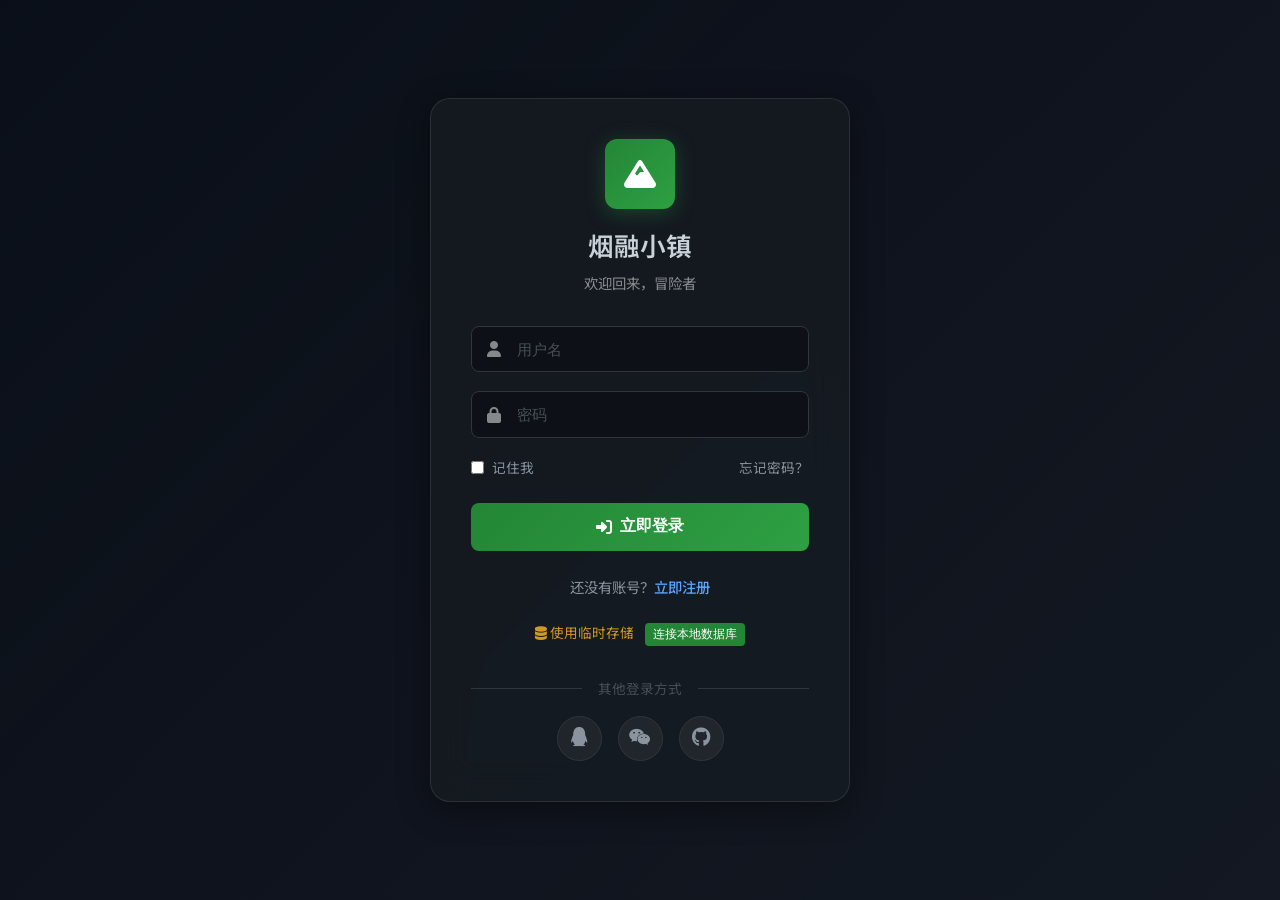
==== login.html @ a3944130 "test-v.1.0.0 test-v.1.0.0" ====
<!DOCTYPE html>
<html lang="zh-CN">
<head>
    <meta charset="UTF-8">
    <meta name="viewport" content="width=device-width, initial-scale=1.0">
    <title>登录 - 烟融小镇</title>
    <link rel="stylesheet" href="https://cdnjs.cloudflare.com/ajax/libs/font-awesome/6.4.0/css/all.min.css">
    <link href="https://fonts.googleapis.com/css2?family=Noto+Sans+SC:wght@300;400;500;700&display=swap" rel="stylesheet">
    <link rel="stylesheet" href="style.css">
</head>
<body class="auth-page">
    <!-- 背景轮播 -->
    <div class="auth-bg">
        <div class="bg-slide active" style="background-image: url('https://images.unsplash.com/photo-1506905925346-21bda4d32df4?w=1920&q=80');"></div>
        <div class="bg-slide" style="background-image: url('https://images.unsplash.com/photo-1472214103451-9374bd1c798e?w=1920&q=80');"></div>
        <div class="bg-slide" style="background-image: url('https://images.unsplash.com/photo-1433086966358-54859d0ed716?w=1920&q=80');"></div>
    </div>

    <!-- 登录框 -->
    <div class="auth-container">
        <div class="auth-box">
            <div class="auth-logo">
                <div class="logo-icon">
                    <i class="fas fa-mountain"></i>
                </div>
                <h1>烟融小镇</h1>
                <p class="logo-subtitle">欢迎回来，冒险者</p>
            </div>
            
            <form class="auth-form" onsubmit="event.preventDefault(); handleLogin();">
                <div class="form-group">
                    <div class="input-wrapper">
                        <i class="fas fa-user"></i>
                        <input type="text" id="username" placeholder="用户名" required>
                    </div>
                </div>
                
                <div class="form-group">
                    <div class="input-wrapper">
                        <i class="fas fa-lock"></i>
                        <input type="password" id="password" placeholder="密码" required>
                    </div>
                </div>
                
                <div class="form-options">
                    <label class="remember-me">
                        <input type="checkbox" id="remember">
                        <span>记住我</span>
                    </label>
                    <a href="#" style="color:#8b949e;font-size:0.85rem;">忘记密码？</a>
                </div>
                
                <button type="submit" class="auth-btn">
                    <i class="fas fa-sign-in-alt"></i>
                    立即登录
                </button>
            </form>
            
            <p class="auth-link">
                还没有账号？<a href="register.html">立即注册</a>
            </p>
            
            <!-- 数据库状态 -->
            <div id="dbStatus" style="text-align:center;margin-top:1rem;padding:0.5rem;font-size:0.85rem;">
                <i class="fas fa-spinner fa-spin" style="color:#8b949e;"></i>
                <span style="color:#8b949e;">检查数据库状态...</span>
            </div>
            
            <div class="social-auth">
                <div class="divider">
                    <span>其他登录方式</span>
                </div>
                <div class="social-buttons">
                    <button class="social-btn qq" onclick="socialLogin('qq')" title="QQ登录">
                        <i class="fab fa-qq"></i>
                    </button>
                    <button class="social-btn wechat" onclick="socialLogin('wechat')" title="微信登录">
                        <i class="fab fa-weixin"></i>
                    </button>
                    <button class="social-btn github" onclick="socialLogin('github')" title="GitHub登录">
                        <i class="fab fa-github"></i>
                    </button>
                </div>
            </div>
        </div>
    </div>

    <!-- Toast通知 -->
    <div class="toast-container" id="toastContainer"></div>

    <script src="filedb.js"></script>
    <script src="main.js"></script>
    <script>
        // 页面初始化
        document.addEventListener('DOMContentLoaded', async function() {
            // 初始化 FileDB
            await FileDB.init();
            
            const isAuthed = await checkAuth();
            if (isAuthed) {
                window.location.href = 'index.html';
                return;
            }
            
            initBackgroundSlideshow();
            
            // 显示数据库状态
            updateDbStatus();
        });
        
        // 更新数据库状态显示
        async function updateDbStatus() {
            const status = await FileDB.getStatus();
            const statusEl = document.getElementById('dbStatus');
            if (!statusEl) return;
            
            if (status.authorized) {
                statusEl.innerHTML = `
                    <i class="fas fa-database" style="color:#3fb950;"></i>
                    <span style="color:#3fb950;">数据库已连接</span>
                    <span style="color:#8b949e;font-size:0.75rem;">(${status.userCount} 位用户)</span>
                `;
            } else {
                statusEl.innerHTML = `
                    <i class="fas fa-database" style="color:#d29922;"></i>
                    <span style="color:#d29922;">使用临时存储</span>
                    <button onclick="initDatabase()" style="margin-left:0.5rem;font-size:0.75rem;padding:0.2rem 0.5rem;background:#238636;color:#fff;border:none;border-radius:4px;cursor:pointer;">
                        连接本地数据库
                    </button>
                `;
            }
        }
        
        // 初始化数据库
        async function initDatabase() {
            try {
                showToast('请选择数据库文件位置...', 'info');
                const success = await FileDB.requestFileAccess();
                if (success) {
                    showToast('数据库连接成功！', 'success');
                    updateDbStatus();
                }
            } catch (error) {
                showToast('数据库连接失败: ' + error.message, 'error');
            }
        }
    </script>
</body>
</html>
---- style.css ----
/* === 基础变量定义 === */
:root {
    --primary-color: #4a6fa5;
    --primary-dark: #345172;
    --accent-color: #5d8aa8;
    --bg-dark: #1a1d23;
    --bg-card: rgba(255, 255, 255, 0.08);
    --bg-card-hover: rgba(255, 255, 255, 0.12);
    --text-primary: #ffffff;
    --text-secondary: rgba(255, 255, 255, 0.7);
    --text-muted: rgba(255, 255, 255, 0.5);
    --border-color: rgba(255, 255, 255, 0.1);
    --success-color: #4caf50;
    --warning-color: #ff9800;
    --error-color: #f44336;
    --shadow-sm: 0 2px 8px rgba(0, 0, 0, 0.2);
    --shadow-md: 0 4px 16px rgba(0, 0, 0, 0.3);
    --shadow-lg: 0 8px 32px rgba(0, 0, 0, 0.4);
    --transition-fast: 0.2s ease;
    --transition-normal: 0.3s ease;
    --radius-sm: 8px;
    --radius-md: 12px;
    --radius-lg: 20px;
}

/* === 全局样式 === */
* {
    margin: 0;
    padding: 0;
    box-sizing: border-box;
}

body {
    font-family: 'Noto Sans SC', 'Microsoft YaHei', sans-serif;
    background-color: var(--bg-dark);
    color: var(--text-primary);
    line-height: 1.6;
    overflow-x: hidden;
}

a {
    color: var(--primary-color);
    text-decoration: none;
    transition: color var(--transition-fast);
}

a:hover {
    color: var(--accent-color);
}

/* === 登录/注册页面独立样式 === */
.auth-page {
    min-height: 100vh;
    display: flex;
    align-items: center;
    justify-content: center;
    padding: 2rem;
    background: #0d1117;
}

.auth-bg {
    position: fixed;
    top: 0;
    left: 0;
    width: 100%;
    height: 100%;
    z-index: -2;
    overflow: hidden;
}

.auth-bg .bg-slide {
    position: absolute;
    top: 0;
    left: 0;
    width: 100%;
    height: 100%;
    background-size: cover;
    background-position: center;
    opacity: 0;
    transition: opacity 1.5s ease-in-out;
}

.auth-bg .bg-slide.active {
    opacity: 1;
}

.auth-bg::after {
    content: '';
    position: absolute;
    top: 0;
    left: 0;
    width: 100%;
    height: 100%;
    background: linear-gradient(135deg, rgba(10, 15, 25, 0.85), rgba(20, 25, 35, 0.95));
    z-index: -1;
}

.auth-container {
    width: 100%;
    max-width: 420px;
    animation: slideUp 0.6s ease-out;
}

@keyframes slideUp {
    from {
        opacity: 0;
        transform: translateY(30px);
    }
    to {
        opacity: 1;
        transform: translateY(0);
    }
}

.auth-box {
    background: rgba(22, 27, 34, 0.9);
    backdrop-filter: blur(20px);
    border: 1px solid rgba(48, 54, 61, 0.8);
    border-radius: var(--radius-lg);
    padding: 2.5rem;
    box-shadow: var(--shadow-lg);
}

.auth-logo {
    text-align: center;
    margin-bottom: 2rem;
}

.logo-icon {
    width: 70px;
    height: 70px;
    background: linear-gradient(135deg, #238636, #2ea043);
    border-radius: var(--radius-md);
    display: flex;
    align-items: center;
    justify-content: center;
    margin: 0 auto 1rem;
    font-size: 2rem;
    color: white;
    box-shadow: 0 4px 20px rgba(35, 134, 54, 0.4);
}

.auth-logo h1 {
    font-size: 1.6rem;
    font-weight: 600;
    color: #c9d1d9;
    margin-bottom: 0.3rem;
}

.logo-subtitle {
    color: var(--text-muted);
    font-size: 0.9rem;
}

.auth-form {
    margin-bottom: 1.5rem;
}

.form-group {
    margin-bottom: 1.2rem;
}

.input-wrapper {
    position: relative;
}

.input-wrapper i {
    position: absolute;
    left: 1rem;
    top: 50%;
    transform: translateY(-50%);
    color: var(--text-muted);
    transition: color var(--transition-fast);
}

.input-wrapper input {
    width: 100%;
    padding: 0.85rem 1rem 0.85rem 2.8rem;
    background: #0d1117;
    border: 1px solid #30363d;
    border-radius: var(--radius-sm);
    color: var(--text-primary);
    font-size: 0.95rem;
    transition: all var(--transition-fast);
}

.input-wrapper input:focus {
    outline: none;
    border-color: #238636;
    box-shadow: 0 0 0 3px rgba(35, 134, 54, 0.2);
}

.input-wrapper input::placeholder {
    color: #484f58;
}

.form-options {
    display: flex;
    justify-content: space-between;
    align-items: center;
    margin-bottom: 1.5rem;
    font-size: 0.85rem;
}

.remember-me {
    display: flex;
    align-items: center;
    gap: 0.5rem;
    cursor: pointer;
    color: #8b949e;
}

.remember-me input {
    accent-color: #238636;
}

.auth-btn {
    width: 100%;
    padding: 0.85rem;
    background: linear-gradient(135deg, #238636, #2ea043);
    border: none;
    border-radius: var(--radius-sm);
    color: white;
    font-size: 1rem;
    font-weight: 600;
    cursor: pointer;
    display: flex;
    align-items: center;
    justify-content: center;
    gap: 0.5rem;
    transition: all var(--transition-fast);
}

.auth-btn:hover {
    background: linear-gradient(135deg, #2ea043, #3fb950);
    transform: translateY(-2px);
    box-shadow: 0 4px 15px rgba(35, 134, 54, 0.4);
}

.auth-link {
    text-align: center;
    color: #8b949e;
    font-size: 0.9rem;
}

.auth-link a {
    color: #58a6ff;
    text-decoration: none;
    font-weight: 500;
}

.auth-link a:hover {
    text-decoration: underline;
}

.social-auth {
    margin-top: 1.5rem;
}

.divider {
    display: flex;
    align-items: center;
    gap: 1rem;
    margin-bottom: 1rem;
}

.divider::before,
.divider::after {
    content: '';
    flex: 1;
    height: 1px;
    background: #30363d;
}

.divider span {
    color: #484f58;
    font-size: 0.85rem;
}

.social-buttons {
    display: flex;
    justify-content: center;
    gap: 1rem;
}

.social-btn {
    width: 45px;
    height: 45px;
    border-radius: 50%;
    border: 1px solid #30363d;
    background: rgba(255, 255, 255, 0.05);
    color: #8b949e;
    font-size: 1.2rem;
    cursor: pointer;
    transition: all var(--transition-fast);
}

.social-btn:hover {
    background: rgba(255, 255, 255, 0.1);
    transform: translateY(-2px);
    border-color: #484f58;
}

.social-btn.qq:hover { color: #12B7F5; border-color: #12B7F5; }
.social-btn.wechat:hover { color: #07C160; border-color: #07C160; }
.social-btn.github:hover { color: #c9d1d9; border-color: #c9d1d9; }

/* === 导航栏样式（主站统一风格） === */
.main-nav {
    position: fixed;
    top: 0;
    left: 0;
    right: 0;
    background: rgba(13, 17, 23, 0.9);
    backdrop-filter: blur(10px);
    border-bottom: 1px solid rgba(48, 54, 61, 0.8);
    z-index: 100;
}

.nav-container {
    max-width: 1200px;
    margin: 0 auto;
    padding: 0 2rem;
    display: flex;
    align-items: center;
    justify-content: space-between;
    height: 65px;
}

.nav-logo {
    display: flex;
    align-items: center;
    gap: 0.6rem;
    color: #c9d1d9;
    text-decoration: none;
    font-size: 1.2rem;
    font-weight: 600;
}

.nav-logo i {
    color: #238636;
}

.nav-menu {
    display: flex;
    list-style: none;
    gap: 0.3rem;
}

.nav-menu a {
    display: block;
    padding: 0.5rem 1rem;
    color: #8b949e;
    text-decoration: none;
    border-radius: var(--radius-sm);
    font-size: 0.9rem;
    transition: all var(--transition-fast);
}

.nav-menu a:hover {
    color: #c9d1d9;
    background: rgba(48, 54, 61, 0.5);
}

.nav-menu a.active {
    color: #c9d1d9;
    background: rgba(35, 134, 54, 0.2);
}

.nav-user {
    display: flex;
    align-items: center;
    gap: 1rem;
    position: relative;
}

.user-btn {
    display: flex;
    align-items: center;
    gap: 0.5rem;
    padding: 0.4rem 0.8rem;
    background: rgba(48, 54, 61, 0.5);
    border: 1px solid rgba(48, 54, 61, 0.8);
    border-radius: 50px;
    color: #c9d1d9;
    cursor: pointer;
    transition: all var(--transition-fast);
}

.user-btn:hover {
    background: rgba(48, 54, 61, 0.8);
    border-color: #484f58;
}

.user-avatar {
    width: 28px;
    height: 28px;
    border-radius: 50%;
    background: linear-gradient(135deg, #238636, #2ea043);
    display: flex;
    align-items: center;
    justify-content: center;
    font-size: 0.8rem;
    color: white;
    font-weight: 600;
}

.user-name {
    font-size: 0.85rem;
    max-width: 100px;
    overflow: hidden;
    text-overflow: ellipsis;
    white-space: nowrap;
}

.user-dropdown {
    position: absolute;
    top: 100%;
    right: 0;
    margin-top: 0.5rem;
    min-width: 220px;
    background: #161b22;
    border: 1px solid rgba(48, 54, 61, 0.8);
    border-radius: var(--radius-md);
    box-shadow: var(--shadow-lg);
    opacity: 0;
    visibility: hidden;
    transform: translateY(-10px);
    transition: all 0.2s ease;
    overflow: hidden;
}

.user-dropdown.show {
    opacity: 1;
    visibility: visible;
    transform: translateY(0);
}

.dropdown-header {
    padding: 1rem;
    border-bottom: 1px solid rgba(48, 54, 61, 0.8);
    display: flex;
    align-items: center;
    gap: 0.8rem;
}

.dropdown-header .user-avatar {
    width: 40px;
    height: 40px;
    font-size: 1rem;
}

.dropdown-username {
    font-weight: 600;
    color: #c9d1d9;
    font-size: 0.95rem;
}

.dropdown-email {
    font-size: 0.8rem;
    color: #8b949e;
}

.dropdown-menu {
    padding: 0.5rem;
}

.dropdown-item {
    display: flex;
    align-items: center;
    gap: 0.8rem;
    padding: 0.6rem 0.8rem;
    color: #8b949e;
    border-radius: var(--radius-sm);
    cursor: pointer;
    font-size: 0.9rem;
    transition: all var(--transition-fast);
}

.dropdown-item:hover {
    background: rgba(48, 54, 61, 0.5);
    color: #c9d1d9;
}

.dropdown-item i {
    width: 18px;
    text-align: center;
}

.dropdown-divider {
    height: 1px;
    background: rgba(48, 54, 61, 0.8);
    margin: 0.4rem 0;
}

.login-btn {
    display: flex;
    align-items: center;
    gap: 0.5rem;
    padding: 0.5rem 1rem;
    background: linear-gradient(135deg, #238636, #2ea043);
    border-radius: var(--radius-sm);
    color: white;
    text-decoration: none;
    font-weight: 500;
    font-size: 0.9rem;
    transition: all var(--transition-fast);
}

.login-btn:hover {
    background: linear-gradient(135deg, #2ea043, #3fb950);
    color: white;
    transform: translateY(-1px);
}

/* === 主页面背景 === */
.main-bg {
    position: fixed;
    top: 0;
    left: 0;
    width: 100%;
    height: 100%;
    z-index: -2;
}

.bg-image {
    position: absolute;
    top: 0;
    left: 0;
    width: 100%;
    height: 100%;
    background: url('https://images.unsplash.com/photo-1506905925346-21bda4d32df4?w=1920&q=80') no-repeat center center/cover;
    filter: blur(3px) brightness(0.4);
}

.bg-particles {
    position: absolute;
    top: 0;
    left: 0;
    width: 100%;
    height: 100%;
}

/* === 主内容区 === */
.main-content {
    padding-top: 85px;
    min-height: 100vh;
}

.hero-section {
    padding: 4rem 2rem;
    text-align: center;
    max-width: 900px;
    margin: 0 auto;
}

.hero-title {
    font-size: 3rem;
    font-weight: 700;
    margin-bottom: 0.8rem;
    background: linear-gradient(135deg, #c9d1d9, rgba(201, 209, 217, 0.7));
    -webkit-background-clip: text;
    -webkit-text-fill-color: transparent;
    background-clip: text;
}

.hero-subtitle {
    font-size: 1.1rem;
    color: #8b949e;
}

/* === AI助手主界面展示 === */
.ai-hero-section {
    max-width: 1100px;
    margin: 0 auto;
    padding: 1rem 2rem 2rem;
}

.ai-hero-card {
    background: rgba(22, 27, 34, 0.7);
    border: 1px solid rgba(48, 54, 61, 0.8);
    border-radius: var(--radius-lg);
    padding: 1.5rem;
    display: flex;
    align-items: center;
    gap: 1.5rem;
    margin-bottom: 2rem;
    transition: all var(--transition-normal);
}

.ai-hero-card:hover {
    border-color: rgba(88, 166, 255, 0.4);
    box-shadow: 0 0 30px rgba(88, 166, 255, 0.1);
}

.ai-hero-icon {
    width: 80px;
    height: 80px;
    background: linear-gradient(135deg, #238636, #2ea043);
    border-radius: var(--radius-md);
    display: flex;
    align-items: center;
    justify-content: center;
    font-size: 2.5rem;
    color: white;
    flex-shrink: 0;
}

.ai-hero-content {
    flex: 1;
}

.ai-hero-content h2 {
    font-size: 1.3rem;
    color: #c9d1d9;
    margin-bottom: 0.4rem;
    display: flex;
    align-items: center;
    gap: 0.5rem;
    flex-wrap: wrap;
}

.ai-hero-tag {
    display: inline-flex;
    align-items: center;
    gap: 0.3rem;
    padding: 0.25rem 0.6rem;
    background: rgba(35, 134, 54, 0.2);
    border-radius: 20px;
    font-size: 0.75rem;
    color: #3fb950;
    font-weight: normal;
}

.ai-hero-content p {
    color: #8b949e;
    font-size: 0.9rem;
}

.ai-hero-btn {
    padding: 0.75rem 1.5rem;
    background: linear-gradient(135deg, #238636, #2ea043);
    border: none;
    border-radius: var(--radius-sm);
    color: white;
    font-size: 0.95rem;
    font-weight: 500;
    cursor: pointer;
    display: flex;
    align-items: center;
    gap: 0.5rem;
    white-space: nowrap;
    transition: all var(--transition-fast);
}

.ai-hero-btn:hover {
    background: linear-gradient(135deg, #2ea043, #3fb950);
    transform: translateY(-2px);
    box-shadow: 0 4px 15px rgba(35, 134, 54, 0.3);
    color: white;
}

/* === 功能卡片区 === */
.features-section {
    max-width: 1100px;
    margin: 0 auto;
    padding: 1rem 2rem 2rem;
}

.section-header {
    margin-bottom: 1.2rem;
}

.section-header h2 {
    display: flex;
    align-items: center;
    gap: 0.6rem;
    font-size: 1.3rem;
    color: #c9d1d9;
}

.features-grid {
    display: grid;
    grid-template-columns: repeat(auto-fit, minmax(260px, 1fr));
    gap: 1rem;
}

.feature-card {
    display: flex;
    align-items: center;
    gap: 1rem;
    padding: 1.2rem;
    background: rgba(22, 27, 34, 0.6);
    border: 1px solid rgba(48, 54, 61, 0.8);
    border-radius: var(--radius-md);
    text-decoration: none;
    color: #c9d1d9;
    transition: all var(--transition-normal);
}

.feature-card:hover {
    background: rgba(22, 27, 34, 0.8);
    border-color: rgba(88, 166, 255, 0.4);
    transform: translateY(-3px);
    box-shadow: 0 6px 20px rgba(0, 0, 0, 0.3);
}

.card-icon {
    width: 50px;
    height: 50px;
    background: rgba(48, 54, 61, 0.5);
    border: 1px solid rgba(48, 54, 61, 0.8);
    border-radius: var(--radius-sm);
    display: flex;
    align-items: center;
    justify-content: center;
    font-size: 1.3rem;
    color: #c9d1d9;
    flex-shrink: 0;
}

.mc-card .card-icon {
    background: rgba(35, 134, 54, 0.2);
    border-color: rgba(35, 134, 54, 0.4);
    color: #3fb950;
}

.card-content {
    flex: 1;
    min-width: 0;
}

.card-content h3 {
    font-size: 1rem;
    font-weight: 600;
    margin-bottom: 0.2rem;
    color: #c9d1d9;
}

.card-content p {
    font-size: 0.85rem;
    color: #8b949e;
    margin-bottom: 0.3rem;
    line-height: 1.4;
}

.card-tag {
    display: inline-block;
    padding: 0.15rem 0.5rem;
    background: rgba(48, 54, 61, 0.5);
    border-radius: 20px;
    font-size: 0.7rem;
    color: #8b949e;
}

.card-arrow {
    color: #484f58;
    font-size: 0.9rem;
    transition: all var(--transition-fast);
}

.feature-card:hover .card-arrow {
    color: #58a6ff;
    transform: translateX(3px);
}

/* === QQ群侧边栏 === */
.qq-section {
    max-width: 1100px;
    margin: 0 auto;
    padding: 1rem 2rem 3rem;
}

.qq-sidebar {
    background: rgba(22, 27, 34, 0.6);
    border: 1px solid rgba(48, 54, 61, 0.8);
    border-radius: var(--radius-md);
    padding: 1.2rem;
}

.qq-sidebar h3 {
    display: flex;
    align-items: center;
    gap: 0.5rem;
    font-size: 1rem;
    color: #c9d1d9;
    margin-bottom: 0.8rem;
    padding-bottom: 0.6rem;
    border-bottom: 1px solid rgba(48, 54, 61, 0.8);
}

.qq-sidebar h3 i {
    color: #58a6ff;
}

.qq-list {
    display: flex;
    flex-direction: column;
    gap: 0.6rem;
}

.qq-item {
    display: flex;
    align-items: center;
    gap: 0.8rem;
    padding: 0.7rem;
    background: rgba(48, 54, 61, 0.3);
    border-radius: var(--radius-sm);
    text-decoration: none;
    color: #c9d1d9;
    transition: all var(--transition-fast);
}

.qq-item:hover {
    background: rgba(48, 54, 61, 0.6);
    transform: translateX(4px);
}

.qq-avatar {
    width: 40px;
    height: 40px;
    border-radius: var(--radius-sm);
    overflow: hidden;
    flex-shrink: 0;
}

.qq-avatar img {
    width: 100%;
    height: 100%;
    object-fit: cover;
}

.qq-info {
    flex: 1;
    min-width: 0;
}

.qq-name {
    display: block;
    font-weight: 500;
    font-size: 0.9rem;
    color: #c9d1d9;
    margin-bottom: 0.1rem;
}

.qq-desc {
    display: block;
    font-size: 0.75rem;
    color: #8b949e;
}

.qq-item .fa-external-link-alt {
    color: #484f58;
    font-size: 0.8rem;
}

.qq-item .fa-lock {
    color: #f0c14b;
    font-size: 0.8rem;
}

.qq-notice {
    margin-top: 0.8rem;
    padding: 0.6rem;
    background: rgba(187, 128, 9, 0.1);
    border: 1px solid rgba(187, 128, 9, 0.3);
    border-left: 3px solid #f0c14b;
    border-radius: 4px;
}

.qq-notice p {
    font-size: 0.8rem;
    color: #d29922;
    margin: 0;
}

/* === AI助手面板 === */
.ai-float-btn {
    position: fixed;
    bottom: 25px;
    right: 25px;
    width: 55px;
    height: 55px;
    background: linear-gradient(135deg, #238636, #2ea043);
    border: none;
    border-radius: 50%;
    color: white;
    font-size: 1.4rem;
    cursor: pointer;
    box-shadow: 0 4px 15px rgba(35, 134, 54, 0.4);
    z-index: 100;
    display: none;
    align-items: center;
    justify-content: center;
    transition: all var(--transition-normal);
}

.ai-float-btn.show {
    display: flex;
    animation: bounceIn 0.5s ease-out;
}

@keyframes bounceIn {
    0% { transform: scale(0); opacity: 0; }
    50% { transform: scale(1.1); }
    100% { transform: scale(1); opacity: 1; }
}

.ai-float-btn:hover {
    transform: scale(1.1);
    box-shadow: 0 6px 20px rgba(35, 134, 54, 0.5);
}

.ai-assistant {
    position: fixed;
    bottom: 90px;
    right: 25px;
    width: 360px;
    max-width: calc(100vw - 50px);
    background: rgba(13, 17, 23, 0.98);
    border: 1px solid rgba(48, 54, 61, 0.8);
    border-radius: var(--radius-lg);
    box-shadow: 0 10px 40px rgba(0, 0, 0, 0.5), 0 0 60px rgba(35, 134, 54, 0.1);
    overflow: hidden;
    z-index: 101;
    transform: translateY(20px);
    opacity: 0;
    pointer-events: none;
    transition: all 0.3s cubic-bezier(0.4, 0, 0.2, 1);
}

.ai-assistant.active {
    transform: translateY(0);
    opacity: 1;
    pointer-events: all;
}

.ai-header {
    padding: 0.9rem 1rem;
    background: rgba(35, 134, 54, 0.15);
    border-bottom: 1px solid rgba(48, 54, 61, 0.8);
    display: flex;
    align-items: center;
    justify-content: space-between;
    cursor: pointer;
}

.ai-info {
    display: flex;
    align-items: center;
    gap: 0.6rem;
}

.ai-avatar {
    width: 36px;
    height: 36px;
    background: linear-gradient(135deg, #238636, #2ea043);
    border-radius: 50%;
    display: flex;
    align-items: center;
    justify-content: center;
    font-size: 1rem;
    color: #fff;
}

.ai-name {
    font-weight: 600;
    color: #c9d1d9;
    font-size: 0.95rem;
}

.ai-status {
    font-size: 0.7rem;
    color: #3fb950;
}

.ai-close-btn {
    background: none;
    border: none;
    color: #8b949e;
    font-size: 1.1rem;
    cursor: pointer;
    padding: 0.3rem;
    transition: color 0.2s;
}

.ai-close-btn:hover {
    color: #c9d1d9;
}

.ai-body {
    height: 380px;
    display: flex;
    flex-direction: column;
}

.ai-messages {
    flex: 1;
    overflow-y: auto;
    padding: 0.8rem;
    display: flex;
    flex-direction: column;
    gap: 0.8rem;
}

.ai-message {
    display: flex;
    gap: 0.6rem;
    animation: slideIn 0.3s ease;
}

@keyframes slideIn {
    from { opacity: 0; transform: translateY(8px); }
    to { opacity: 1; transform: translateY(0); }
}

.ai-message.user {
    flex-direction: row-reverse;
}

.msg-bubble {
    max-width: 82%;
    padding: 0.6rem 0.9rem;
    border-radius: 14px;
    font-size: 0.85rem;
    line-height: 1.5;
}

.ai-message:not(.user) .msg-bubble {
    background: rgba(48, 54, 61, 0.6);
    border: 1px solid rgba(48, 54, 61, 0.8);
    border-bottom-left-radius: 4px;
    color: #c9d1d9;
}

.ai-message:not(.user) .msg-bubble.error {
    background: rgba(248, 81, 73, 0.1);
    border-color: rgba(248, 81, 73, 0.3);
    color: #f85149;
}

.ai-message.user .msg-bubble {
    background: linear-gradient(135deg, #238636, #2ea043);
    border: none;
    border-bottom-right-radius: 4px;
    color: #fff;
}

.ai-input-area {
    padding: 0.8rem;
    border-top: 1px solid rgba(48, 54, 61, 0.8);
}

.ai-input-wrapper {
    display: flex;
    gap: 0.4rem;
    background: rgba(48, 54, 61, 0.4);
    border-radius: 24px;
    padding: 0.4rem;
    border: 1px solid rgba(48, 54, 61, 0.8);
    transition: border-color 0.2s;
}

.ai-input-wrapper:focus-within {
    border-color: rgba(35, 134, 54, 0.6);
}

.ai-input {
    flex: 1;
    background: none;
    border: none;
    padding: 0.5rem 0.8rem;
    color: #c9d1d9;
    outline: none;
    font-size: 0.9rem;
}

.ai-input::placeholder {
    color: #484f58;
}

.ai-send-btn {
    width: 36px;
    height: 36px;
    background: linear-gradient(135deg, #238636, #2ea043);
    border: none;
    border-radius: 50%;
    color: #fff;
    cursor: pointer;
    transition: all 0.2s;
    display: flex;
    align-items: center;
    justify-content: center;
    font-size: 0.85rem;
}

.ai-send-btn:hover {
    transform: scale(1.05);
}

.ai-send-btn:disabled {
    opacity: 0.5;
    cursor: not-allowed;
    transform: none;
}

/* === 用户设置页面 === */
.user-page {
    background: #0d1117;
    min-height: 100vh;
}

.user-page .main-nav {
    background: rgba(13, 17, 23, 0.95);
    border-bottom-color: rgba(48, 54, 61, 0.8);
}

.user-page .nav-logo,
.user-page .nav-menu a {
    color: #c9d1d9;
}

.user-page .nav-menu a:hover {
    background: rgba(48, 54, 61, 0.5);
    color: #c9d1d9;
}

.user-page .nav-menu a.active {
    background: rgba(35, 134, 54, 0.2);
    color: #c9d1d9;
}

.user-page .bg-image {
    display: none;
}

.user-container {
    max-width: 950px;
    margin: 0 auto;
    padding: 1.5rem;
    padding-top: 85px;
    display: grid;
    grid-template-columns: 220px 1fr;
    gap: 1.5rem;
}

.user-sidebar {
    background: rgba(22, 27, 34, 0.6);
    border: 1px solid rgba(48, 54, 61, 0.8);
    border-radius: var(--radius-md);
    padding: 1rem;
    height: fit-content;
    position: sticky;
    top: 85px;
}

.user-menu-item {
    display: flex;
    align-items: center;
    gap: 0.7rem;
    padding: 0.6rem 0.8rem;
    border-radius: var(--radius-sm);
    color: #8b949e;
    cursor: pointer;
    font-size: 0.9rem;
    transition: all var(--transition-fast);
    margin-bottom: 0.2rem;
}

.user-menu-item:hover {
    background: rgba(48, 54, 61, 0.5);
    color: #c9d1d9;
}

.user-menu-item.active {
    background: rgba(35, 134, 54, 0.2);
    color: #3fb950;
}

.user-menu-item i {
    width: 18px;
    text-align: center;
}

.user-main {
    background: rgba(22, 27, 34, 0.6);
    border: 1px solid rgba(48, 54, 61, 0.8);
    border-radius: var(--radius-md);
    overflow: hidden;
}

.user-header {
    padding: 1.2rem 1.5rem;
    border-bottom: 1px solid rgba(48, 54, 61, 0.8);
}

.user-header h1 {
    font-size: 1.3rem;
    color: #c9d1d9;
    margin-bottom: 0.2rem;
}

.user-header p {
    color: #8b949e;
    font-size: 0.85rem;
}

.user-section {
    padding: 1.5rem;
    display: none;
}

.user-section.active {
    display: block;
}

/* 账户信息样式 */
.account-profile {
    display: flex;
    align-items: center;
    gap: 1.2rem;
    margin-bottom: 1.5rem;
    padding-bottom: 1.5rem;
    border-bottom: 1px solid rgba(48, 54, 61, 0.8);
}

.profile-avatar {
    width: 70px;
    height: 70px;
    background: linear-gradient(135deg, #238636, #2ea043);
    border-radius: 50%;
    display: flex;
    align-items: center;
    justify-content: center;
    font-size: 1.8rem;
    color: white;
}

.profile-info h2 {
    font-size: 1.1rem;
    color: #c9d1d9;
    margin-bottom: 0.2rem;
}

.profile-info p {
    color: #8b949e;
    font-size: 0.85rem;
}

.profile-badge {
    display: inline-block;
    padding: 0.15rem 0.5rem;
    background: rgba(35, 134, 54, 0.2);
    color: #3fb950;
    border-radius: 20px;
    font-size: 0.7rem;
    margin-top: 0.3rem;
}

.form-section-title {
    font-size: 1rem;
    color: #c9d1d9;
    margin-bottom: 1rem;
}

.form-row {
    margin-bottom: 1rem;
}

.form-label {
    display: block;
    font-size: 0.85rem;
    font-weight: 500;
    color: #8b949e;
    margin-bottom: 0.4rem;
}

.form-input {
    width: 100%;
    padding: 0.6rem 0.8rem;
    background: #0d1117;
    border: 1px solid #30363d;
    border-radius: var(--radius-sm);
    font-size: 0.9rem;
    color: #c9d1d9;
    transition: all var(--transition-fast);
}

.form-input:focus {
    outline: none;
    border-color: #238636;
    box-shadow: 0 0 0 3px rgba(35, 134, 54, 0.1);
}

.form-input:disabled {
    background: rgba(48, 54, 61, 0.3);
    cursor: not-allowed;
    color: #6e7681;
}

.form-hint {
    font-size: 0.75rem;
    color: #6e7681;
    margin-top: 0.3rem;
}

.save-btn {
    padding: 0.6rem 1.2rem;
    background: linear-gradient(135deg, #238636, #2ea043);
    border: none;
    border-radius: var(--radius-sm);
    color: white;
    font-weight: 500;
    cursor: pointer;
    font-size: 0.9rem;
    transition: all var(--transition-fast);
}

.save-btn:hover {
    background: linear-gradient(135deg, #2ea043, #3fb950);
    transform: translateY(-1px);
}

/* 安全设置样式 */
.security-item {
    display: flex;
    align-items: center;
    justify-content: space-between;
    padding: 0.8rem;
    background: rgba(48, 54, 61, 0.2);
    border-radius: var(--radius-sm);
    margin-bottom: 0.6rem;
}

.security-info h4 {
    font-size: 0.9rem;
    color: #c9d1d9;
    margin-bottom: 0.15rem;
}

.security-info p {
    font-size: 0.75rem;
    color: #8b949e;
}

.security-status {
    display: flex;
    align-items: center;
    gap: 0.3rem;
    padding: 0.2rem 0.6rem;
    background: rgba(63, 185, 80, 0.15);
    color: #3fb950;
    border-radius: 20px;
    font-size: 0.75rem;
}

.security-status.warning {
    background: rgba(187, 128, 9, 0.15);
    color: #d29922;
}

.change-btn {
    padding: 0.4rem 0.8rem;
    background: transparent;
    border: 1px solid #30363d;
    border-radius: var(--radius-sm);
    color: #8b949e;
    cursor: pointer;
    font-size: 0.8rem;
    transition: all var(--transition-fast);
}

.change-btn:hover {
    background: rgba(48, 54, 61, 0.5);
    border-color: #484f58;
    color: #c9d1d9;
}

/* 偏好设置样式 */
.toggle-item {
    display: flex;
    align-items: center;
    justify-content: space-between;
    padding: 0.8rem 0;
    border-bottom: 1px solid rgba(48, 54, 61, 0.5);
}

.toggle-item:last-child {
    border-bottom: none;
}

.toggle-info h4 {
    font-size: 0.9rem;
    color: #c9d1d9;
    margin-bottom: 0.15rem;
}

.toggle-info p {
    font-size: 0.75rem;
    color: #8b949e;
}

.toggle-switch {
    position: relative;
    width: 46px;
    height: 24px;
}

.toggle-switch input {
    opacity: 0;
    width: 0;
    height: 0;
}

.toggle-slider {
    position: absolute;
    cursor: pointer;
    top: 0;
    left: 0;
    right: 0;
    bottom: 0;
    background: #30363d;
    border-radius: 24px;
    transition: 0.25s;
}

.toggle-slider::before {
    position: absolute;
    content: "";
    height: 18px;
    width: 18px;
    left: 3px;
    bottom: 3px;
    background: #8b949e;
    border-radius: 50%;
    transition: 0.25s;
}

.toggle-switch input:checked + .toggle-slider {
    background: linear-gradient(135deg, #238636, #2ea043);
}

.toggle-switch input:checked + .toggle-slider::before {
    transform: translateX(22px);
    background: #fff;
}

/* 登录历史样式 */
.history-item {
    display: flex;
    align-items: center;
    justify-content: space-between;
    padding: 0.7rem;
    background: rgba(48, 54, 61, 0.2);
    border-radius: var(--radius-sm);
    margin-bottom: 0.5rem;
}

.history-device {
    display: flex;
    align-items: center;
    gap: 0.7rem;
}

.history-icon {
    width: 36px;
    height: 36px;
    background: rgba(48, 54, 61, 0.5);
    border-radius: var(--radius-sm);
    display: flex;
    align-items: center;
    justify-content: center;
    color: #8b949e;
}

.history-time {
    text-align: right;
}

.history-time strong {
    display: block;
    color: #c9d1d9;
    font-size: 0.85rem;
    font-weight: 500;
}

.history-time span {
    color: #6e7681;
    font-size: 0.75rem;
}

/* === MC服务器页面样式 === */
.mc-page .bg-image {
    background-image: url('https://images.unsplash.com/photo-1626638939800-255226c3118e?w=1920&q=80');
}

.mc-content {
    padding-top: 85px;
    min-height: 100vh;
    max-width: 1100px;
    margin: 0 auto;
    padding-left: 2rem;
    padding-right: 2rem;
}

.mc-header {
    text-align: center;
    margin-bottom: 2rem;
}

.mc-header h1 {
    font-size: 2.2rem;
    margin-bottom: 0.4rem;
    color: #c9d1d9;
}

.mc-header p {
    color: #8b949e;
}

/* 服务器分布图 */
.server-map {
    margin-bottom: 2rem;
}

.server-map h2 {
    display: flex;
    align-items: center;
    gap: 0.5rem;
    font-size: 1.2rem;
    color: #c9d1d9;
    margin-bottom: 1rem;
}

.map-container {
    background: rgba(22, 27, 34, 0.6);
    border: 1px solid rgba(48, 54, 61, 0.8);
    border-radius: var(--radius-lg);
    padding: 1.5rem;
    min-height: 320px;
    position: relative;
    overflow: hidden;
}

.map-visual {
    position: relative;
    height: 280px;
}

.map-center {
    position: absolute;
    top: 50%;
    left: 50%;
    transform: translate(-50%, -50%);
    width: 90px;
    height: 90px;
    background: rgba(35, 134, 54, 0.2);
    border: 2px solid rgba(35, 134, 54, 0.6);
    border-radius: 50%;
    display: flex;
    flex-direction: column;
    align-items: center;
    justify-content: center;
    z-index: 2;
}

.map-center i {
    font-size: 1.8rem;
    color: #3fb950;
}

.map-center span {
    font-size: 0.7rem;
    color: #8b949e;
    margin-top: 0.2rem;
}

.map-node {
    position: absolute;
    display: flex;
    align-items: center;
    gap: 0.8rem;
    padding: 0.8rem 1rem;
    background: rgba(22, 27, 34, 0.8);
    border: 1px solid rgba(48, 54, 61, 0.8);
    border-radius: var(--radius-md);
    text-decoration: none;
    color: #c9d1d9;
    transition: all var(--transition-normal);
    cursor: pointer;
}

.map-node:hover {
    background: rgba(22, 27, 34, 1);
    border-color: rgba(35, 134, 54, 0.6);
    transform: scale(1.05);
}

.map-node.diamond {
    top: 18%;
    left: 50%;
    transform: translateX(-50%);
    border-color: rgba(63, 185, 80, 0.6);
}

.map-node.diamond:hover {
    transform: translateX(-50%) scale(1.05);
}

.map-node.placeholder {
    top: 68%;
    left: 50%;
    transform: translateX(-50%);
    border-color: rgba(48, 54, 61, 0.8);
    cursor: default;
}

.map-node.placeholder:hover {
    transform: translateX(-50%) scale(1);
}

.node-icon {
    width: 40px;
    height: 40px;
    background: rgba(48, 54, 61, 0.5);
    border-radius: var(--radius-sm);
    display: flex;
    align-items: center;
    justify-content: center;
    flex-shrink: 0;
    font-size: 1.1rem;
    color: #8b949e;
}

.map-node.diamond .node-icon {
    background: rgba(35, 134, 54, 0.2);
    color: #3fb950;
}

.node-info h4 {
    font-size: 0.9rem;
    margin-bottom: 0.15rem;
    color: #c9d1d9;
}

.node-ip {
    display: block;
    font-size: 0.75rem;
    color: #6e7681;
    font-family: monospace;
}

.node-status {
    display: inline-block;
    font-size: 0.65rem;
    padding: 0.1rem 0.4rem;
    border-radius: 10px;
    margin-top: 0.3rem;
    font-weight: 500;
}

.node-status.online {
    background: rgba(63, 185, 80, 0.15);
    color: #3fb950;
}

.node-status.offline {
    background: rgba(248, 81, 73, 0.15);
    color: #f85149;
}

.node-status.loading {
    background: rgba(88, 166, 255, 0.15);
    color: #58a6ff;
}

/* 服务器详情弹窗 */
.server-modal,
.guide-modal,
.events-modal {
    position: fixed;
    top: 0;
    left: 0;
    width: 100%;
    height: 100%;
    z-index: 200;
    display: none;
    align-items: center;
    justify-content: center;
    padding: 2rem;
}

.server-modal.active,
.guide-modal.active,
.events-modal.active {
    display: flex;
}

.modal-overlay {
    position: absolute;
    top: 0;
    left: 0;
    width: 100%;
    height: 100%;
    background: rgba(0, 0, 0, 0.8);
    backdrop-filter: blur(5px);
}

.modal-content {
    position: relative;
    background: rgba(22, 27, 34, 0.98);
    border: 1px solid rgba(48, 54, 61, 0.8);
    border-radius: var(--radius-lg);
    padding: 1.5rem;
    max-width: 550px;
    width: 100%;
    max-height: 85vh;
    overflow-y: auto;
    animation: modalIn 0.3s ease-out;
}

@keyframes modalIn {
    from { opacity: 0; transform: scale(0.95); }
    to { opacity: 1; transform: scale(1); }
}

.modal-close {
    position: absolute;
    top: 0.8rem;
    right: 0.8rem;
    width: 32px;
    height: 32px;
    background: rgba(48, 54, 61, 0.5);
    border: none;
    border-radius: 50%;
    color: #8b949e;
    font-size: 1.1rem;
    cursor: pointer;
    transition: all var(--transition-fast);
}

.modal-close:hover {
    background: rgba(48, 54, 61, 0.8);
    color: #c9d1d9;
}

.server-detail-header {
    display: flex;
    align-items: center;
    gap: 1rem;
    margin-bottom: 1.2rem;
}

.server-icon-large {
    width: 65px;
    height: 65px;
    background: linear-gradient(135deg, #238636, #2ea043);
    border-radius: var(--radius-md);
    display: flex;
    align-items: center;
    justify-content: center;
    font-size: 1.6rem;
    color: white;
}

.server-title h2 {
    font-size: 1.2rem;
    color: #c9d1d9;
    margin-bottom: 0.3rem;
}

.server-ip-display {
    display: flex;
    align-items: center;
    gap: 0.5rem;
    font-family: monospace;
}

.server-ip-display code {
    background: rgba(35, 134, 54, 0.2);
    padding: 0.2rem 0.5rem;
    border-radius: 4px;
    color: #3fb950;
    font-size: 0.85rem;
}

.copy-btn {
    background: rgba(35, 134, 54, 0.2);
    border: none;
    padding: 0.25rem 0.5rem;
    border-radius: 4px;
    color: #3fb950;
    cursor: pointer;
    font-size: 0.75rem;
    transition: all var(--transition-fast);
}

.copy-btn:hover {
    background: rgba(35, 134, 54, 0.3);
}

.server-stats {
    display: grid;
    grid-template-columns: repeat(3, 1fr);
    gap: 0.6rem;
    margin-bottom: 1.2rem;
}

.stat-item {
    background: rgba(48, 54, 61, 0.3);
    padding: 0.7rem;
    border-radius: var(--radius-sm);
    text-align: center;
}

.stat-value {
    display: block;
    font-size: 1.3rem;
    font-weight: 700;
    color: #3fb950;
    font-family: monospace;
}

.stat-value.offline {
    color: #f85149;
}

.stat-label {
    font-size: 0.75rem;
    color: #8b949e;
}

.server-actions {
    display: flex;
    gap: 0.6rem;
    margin-bottom: 1.2rem;
}

.action-btn {
    flex: 1;
    padding: 0.6rem;
    background: rgba(48, 54, 61, 0.4);
    border: 1px solid rgba(48, 54, 61, 0.8);
    border-radius: var(--radius-sm);
    color: #c9d1d9;
    cursor: pointer;
    font-size: 0.85rem;
    display: flex;
    align-items: center;
    justify-content: center;
    gap: 0.4rem;
    transition: all var(--transition-fast);
}

.action-btn:hover {
    background: rgba(48, 54, 61, 0.6);
}

.action-btn.primary {
    background: linear-gradient(135deg, #238636, #2ea043);
    border: none;
}

.action-btn.primary:hover {
    transform: translateY(-1px);
    box-shadow: 0 3px 10px rgba(35, 134, 54, 0.3);
}

.server-features h4 {
    font-size: 0.9rem;
    color: #8b949e;
    margin-bottom: 0.6rem;
}

.server-features ul {
    list-style: none;
}

.server-features li {
    display: flex;
    align-items: center;
    gap: 0.5rem;
    padding: 0.4rem 0;
    color: #8b949e;
    font-size: 0.85rem;
}

.server-features li i {
    color: #3fb950;
}

/* 新手引导弹窗 */
.guide-content h2,
.events-content h2 {
    font-size: 1.2rem;
    color: #c9d1d9;
    margin-bottom: 1rem;
    padding-right: 2rem;
}

.guide-steps {
    margin-bottom: 1rem;
}

.guide-step {
    display: flex;
    gap: 0.8rem;
    padding: 0.7rem;
    background: rgba(48, 54, 61, 0.2);
    border-radius: var(--radius-sm);
    margin-bottom: 0.5rem;
}

.step-number {
    width: 24px;
    height: 24px;
    background: linear-gradient(135deg, #238636, #2ea043);
    border-radius: 50%;
    display: flex;
    align-items: center;
    justify-content: center;
    font-weight: 700;
    font-size: 0.8rem;
    flex-shrink: 0;
}

.step-content h4 {
    font-size: 0.9rem;
    color: #c9d1d9;
    margin-bottom: 0.15rem;
}

.step-content p {
    color: #8b949e;
    font-size: 0.8rem;
}

.guide-warning {
    background: rgba(187, 128, 9, 0.1);
    border: 1px solid rgba(187, 128, 9, 0.3);
    border-radius: var(--radius-sm);
    padding: 0.8rem;
}

.guide-warning h4 {
    color: #d29922;
    font-size: 0.9rem;
    margin-bottom: 0.5rem;
    display: flex;
    align-items: center;
    gap: 0.4rem;
}

.guide-warning ul {
    list-style: none;
}

.guide-warning li {
    padding: 0.25rem 0;
    color: #8b949e;
    font-size: 0.8rem;
}

.guide-warning li::before {
    content: '•';
    color: #d29922;
    margin-right: 0.4rem;
}

/* 赛事弹窗 */
.event-card {
    background: rgba(48, 54, 61, 0.2);
    border-radius: var(--radius-md);
    padding: 1rem;
    margin-bottom: 0.8rem;
}

.event-card.active {
    border: 1px solid rgba(35, 134, 54, 0.4);
}

.event-card.upcoming {
    border: 1px solid rgba(48, 54, 61, 0.8);
    opacity: 0.8;
}

.event-header {
    display: flex;
    justify-content: space-between;
    align-items: flex-start;
    margin-bottom: 0.6rem;
}

.event-header h3 {
    font-size: 0.95rem;
    color: #c9d1d9;
}

.event-status {
    font-size: 0.7rem;
    padding: 0.15rem 0.5rem;
    border-radius: 20px;
}

.event-status.active {
    background: rgba(63, 185, 80, 0.15);
    color: #3fb950;
}

.event-status.upcoming {
    background: rgba(48, 54, 61, 0.5);
    color: #8b949e;
}

.event-info p {
    display: flex;
    align-items: center;
    gap: 0.4rem;
    color: #8b949e;
    font-size: 0.8rem;
    margin-bottom: 0.3rem;
}

.event-btn {
    width: 100%;
    padding: 0.6rem;
    background: linear-gradient(135deg, #238636, #2ea043);
    border: none;
    border-radius: var(--radius-sm);
    color: white;
    font-weight: 500;
    cursor: pointer;
    font-size: 0.85rem;
    margin-top: 0.6rem;
    transition: all var(--transition-fast);
}

.event-btn:hover {
    transform: translateY(-1px);
    box-shadow: 0 3px 10px rgba(35, 134, 54, 0.3);
}

/* === 服务器状态独立页面 === */
.status-page {
    background: #0d1117;
    min-height: 100vh;
}

.status-page .bg-image {
    display: none;
}

.status-container {
    max-width: 900px;
    margin: 0 auto;
    padding: 1.5rem;
    padding-top: 85px;
}

.status-header {
    text-align: center;
    margin-bottom: 2rem;
}

.status-header h1 {
    font-size: 2rem;
    color: #c9d1d9;
    margin-bottom: 0.5rem;
}

.status-header p {
    color: #8b949e;
}

.status-card {
    background: rgba(22, 27, 34, 0.6);
    border: 1px solid rgba(48, 54, 61, 0.8);
    border-radius: var(--radius-lg);
    padding: 1.5rem;
    margin-bottom: 1.5rem;
}

.status-card h2 {
    font-size: 1.1rem;
    color: #c9d1d9;
    margin-bottom: 1rem;
    display: flex;
    align-items: center;
    gap: 0.5rem;
}

.status-info {
    display: grid;
    grid-template-columns: repeat(auto-fit, minmax(200px, 1fr));
    gap: 1rem;
}

.status-item {
    background: rgba(48, 54, 61, 0.3);
    padding: 1rem;
    border-radius: var(--radius-sm);
}

.status-item .label {
    font-size: 0.8rem;
    color: #8b949e;
    margin-bottom: 0.3rem;
}

.status-item .value {
    font-size: 1.1rem;
    color: #c9d1d9;
    font-weight: 500;
}

.status-item .value.online {
    color: #3fb950;
}

.status-item .value.offline {
    color: #f85149;
}

.player-list {
    margin-top: 1rem;
}

.player-list h3 {
    font-size: 0.95rem;
    color: #c9d1d9;
    margin-bottom: 0.8rem;
}

.player-grid {
    display: grid;
    grid-template-columns: repeat(auto-fill, minmax(150px, 1fr));
    gap: 0.5rem;
}

.player-item {
    display: flex;
    align-items: center;
    gap: 0.5rem;
    padding: 0.5rem;
    background: rgba(48, 54, 61, 0.3);
    border-radius: var(--radius-sm);
}

.player-item img {
    width: 24px;
    height: 24px;
    border-radius: 4px;
}

.player-item span {
    font-size: 0.85rem;
    color: #c9d1d9;
}

.no-players {
    color: #8b949e;
    font-size: 0.9rem;
    padding: 1rem;
    text-align: center;
    background: rgba(48, 54, 61, 0.2);
    border-radius: var(--radius-sm);
}

/* === 页脚 === */
.main-footer {
    background: rgba(13, 17, 23, 0.9);
    border-top: 1px solid rgba(48, 54, 61, 0.8);
    margin-top: 2rem;
}

.footer-content {
    max-width: 1100px;
    margin: 0 auto;
    padding: 2rem;
    display: grid;
    grid-template-columns: repeat(auto-fit, minmax(180px, 1fr));
    gap: 1.5rem;
}

.footer-section h4 {
    font-size: 0.95rem;
    color: #c9d1d9;
    margin-bottom: 0.8rem;
    display: flex;
    align-items: center;
    gap: 0.4rem;
}

.footer-section h4 i {
    color: #238636;
}

.footer-section p {
    color: #8b949e;
    font-size: 0.85rem;
}

.footer-section ul {
    list-style: none;
}

.footer-section ul li {
    margin-bottom: 0.4rem;
}

.footer-section ul a {
    color: #8b949e;
    text-decoration: none;
    font-size: 0.85rem;
    transition: color var(--transition-fast);
}

.footer-section ul a:hover {
    color: #c9d1d9;
}

.social-links {
    display: flex;
    gap: 0.6rem;
}

.social-links a {
    width: 36px;
    height: 36px;
    display: flex;
    align-items: center;
    justify-content: center;
    background: rgba(48, 54, 61, 0.5);
    border-radius: 50%;
    color: #8b949e;
    text-decoration: none;
    font-size: 0.9rem;
    transition: all var(--transition-fast);
}

.social-links a:hover {
    background: #238636;
    color: white;
}

.footer-bottom {
    text-align: center;
    padding: 1rem;
    border-top: 1px solid rgba(48, 54, 61, 0.8);
    color: #6e7681;
    font-size: 0.8rem;
}

/* === Toast 通知 === */
.toast-container {
    position: fixed;
    top: 85px;
    right: 20px;
    z-index: 200;
    display: flex;
    flex-direction: column;
    gap: 8px;
}

.toast {
    background: rgba(22, 27, 34, 0.98);
    border-left: 3px solid #238636;
    padding: 0.8rem 1.2rem;
    border-radius: 4px;
    color: #c9d1d9;
    box-shadow: var(--shadow-lg);
    display: flex;
    align-items: center;
    gap: 0.6rem;
    transform: translateX(120%);
    transition: transform 0.3s cubic-bezier(0.68, -0.55, 0.265, 1.55);
    min-width: 260px;
}

.toast.show {
    transform: translateX(0);
}

.toast.success { border-left-color: #3fb950; }
.toast.error { border-left-color: #f85149; }
.toast.warning { border-left-color: #d29922; }
.toast.info { border-left-color: #58a6ff; }

/* === 响应式设计 === */
@media (max-width: 768px) {
    .nav-menu {
        display: none;
    }
    
    .hero-title {
        font-size: 2rem;
    }
    
    .auth-box {
        padding: 1.5rem;
    }
    
    .features-grid {
        grid-template-columns: 1fr;
    }
    
    .server-actions {
        flex-direction: column;
    }
    
    .mc-header h1 {
        font-size: 1.6rem;
    }
    
    .map-visual {
        height: auto;
        display: flex;
        flex-direction: column;
        gap: 0.8rem;
        padding: 1rem 0;
    }
    
    .map-center {
        position: relative;
        top: auto;
        left: auto;
        transform: none;
        margin: 0 auto;
    }
    
    .map-node {
        position: relative;
        top: auto;
        left: auto;
        transform: none;
    }
    
    .ai-assistant {
        width: calc(100vw - 30px);
        right: 15px;
        left: 15px;
    }
    
    .ai-hero-card {
        flex-direction: column;
        text-align: center;
    }
    
    .user-container {
        grid-template-columns: 1fr;
    }
    
    .user-sidebar {
        position: static;
    }
    
    .user-avatar {
        flex-direction: row;
        gap: 0.4rem;
    }
    
    .account-profile {
        flex-direction: column;
        text-align: center;
    }
    /* === 服务器状态页面专用样式 === */
    .status-page {
        background: #0d1117;
        min-height: 100vh;
    }

    .status-page .bg-image {
        display: none;
    }

    .status-container {
        max-width: 900px;
        margin: 0 auto;
        padding: 1.5rem;
        padding-top: 85px;
    }

    .server-status-banner {
        background: linear-gradient(135deg, rgba(35, 134, 54, 0.15), rgba(35, 134, 54, 0.05));
        border: 1px solid rgba(35, 134, 54, 0.3);
        border-radius: 16px;
        padding: 2.5rem;
        text-align: center;
        margin-bottom: 2rem;
        position: relative;
        overflow: hidden;
    }

    .server-status-banner::before {
        content: '';
        position: absolute;
        top: 0;
        left: 0;
        right: 0;
        height: 3px;
        background: linear-gradient(90deg, transparent, #238636, #3fb950, #238636, transparent);
    }

    .server-icon-large {
        width: 80px;
        height: 80px;
        background: linear-gradient(135deg, #238636, #2ea043);
        border-radius: 20px;
        display: flex;
        align-items: center;
        justify-content: center;
        margin: 0 auto 1.2rem;
        font-size: 2.2rem;
        color: white;
        box-shadow: 0 8px 24px rgba(35, 134, 54, 0.4);
    }

    .server-status-banner h1 {
        font-size: 1.8rem;
        color: #c9d1d9;
        margin-bottom: 0.5rem;
    }

    .server-ip-badge {
        display: inline-flex;
        align-items: center;
        gap: 0.6rem;
        background: rgba(35, 134, 54, 0.2);
        padding: 0.5rem 1rem;
        border-radius: 8px;
        font-family: 'Courier New', monospace;
        color: #3fb950;
        margin-top: 0.8rem;
    }

    .server-ip-badge i {
        cursor: pointer;
        transition: transform 0.2s;
    }

    .server-ip-badge i:hover {
        transform: scale(1.1);
    }

    .online-indicator {
        display: inline-flex;
        align-items: center;
        gap: 0.5rem;
        padding: 0.4rem 1rem;
        background: rgba(63, 185, 80, 0.15);
        border: 1px solid rgba(63, 185, 80, 0.3);
        border-radius: 20px;
        color: #3fb950;
        font-size: 0.9rem;
        margin-top: 1rem;
    }

    .online-indicator::before {
        content: '';
        width: 8px;
        height: 8px;
        background: #3fb950;
        border-radius: 50%;
        animation: pulse 2s infinite;
    }

    @keyframes pulse {
        0%, 100% { opacity: 1; transform: scale(1); }
        50% { opacity: 0.5; transform: scale(1.2); }
    }

    .stats-grid {
        display: grid;
        grid-template-columns: repeat(auto-fit, minmax(200px, 1fr));
        gap: 1rem;
        margin-bottom: 2rem;
    }

    .stat-card {
        background: rgba(22, 27, 34, 0.6);
        border: 1px solid rgba(48, 54, 61, 0.8);
        border-radius: 12px;
        padding: 1.2rem;
        text-align: center;
        transition: all 0.3s ease;
    }

    .stat-card:hover {
        border-color: rgba(35, 134, 54, 0.4);
        transform: translateY(-2px);
    }

    .stat-card i {
        font-size: 1.5rem;
        color: #238636;
        margin-bottom: 0.6rem;
    }

    .stat-card .stat-value {
        font-size: 1.8rem;
        font-weight: 700;
        color: #c9d1d9;
        display: block;
        margin-bottom: 0.3rem;
    }

    .stat-card .stat-label {
        font-size: 0.85rem;
        color: #8b949e;
    }

    .server-motd {
        background: rgba(22, 27, 34, 0.6);
        border: 1px solid rgba(48, 54, 61, 0.8);
        border-radius: 12px;
        padding: 1.5rem;
        margin-bottom: 2rem;
        text-align: center;
    }

    .server-motd h2,
    .players-section h2 {
        font-size: 1.1rem;
        color: #c9d1d9;
        margin-bottom: 1rem;
        display: flex;
        align-items: center;
        justify-content: center;
        gap: 0.5rem;
    }

    .server-motd h2 i,
    .players-section h2 i {
        color: #238636;
    }

    .motd-text {
        font-size: 1.1rem;
        color: #c9d1d9;
        line-height: 1.8;
        padding: 1rem;
        background: rgba(48, 54, 61, 0.3);
        border-radius: 8px;
    }

    .players-section {
        background: rgba(22, 27, 34, 0.6);
        border: 1px solid rgba(48, 54, 61, 0.8);
        border-radius: 12px;
        padding: 1.5rem;
        margin-bottom: 2rem;
    }

    .quick-actions {
        display: flex;
        gap: 1rem;
        flex-wrap: wrap;
        margin-bottom: 2rem;
    }

    .quick-action-btn {
        flex: 1;
        min-width: 150px;
        padding: 0.8rem 1.2rem;
        background: rgba(48, 54, 61, 0.4);
        border: 1px solid rgba(48, 54, 61, 0.8);
        border-radius: 8px;
        color: #c9d1d9;
        cursor: pointer;
        font-size: 0.9rem;
        display: flex;
        align-items: center;
        justify-content: center;
        gap: 0.5rem;
        transition: all 0.2s ease;
    }

    .quick-action-btn:hover {
        background: rgba(48, 54, 61, 0.6);
        border-color: rgba(88, 166, 255, 0.4);
        color: #58a6ff;
    }

    .quick-action-btn.primary {
        background: linear-gradient(135deg, #238636, #2ea043);
        border: none;
    }

    .quick-action-btn.primary:hover {
        transform: translateY(-2px);
        box-shadow: 0 4px 15px rgba(35, 134, 54, 0.3);
        color: white;
    }

    .refresh-info {
        text-align: center;
        padding: 1rem;
        color: #6e7681;
        font-size: 0.8rem;
    }

    .refresh-info i {
        margin-right: 0.4rem;
    }

}
/* ============================================
   最佳成员板块样式
   ============================================ */
.top-members-section {
    max-width: 1200px;
    margin: 0 auto;
    padding: 3rem 1.5rem;
}

.top-members-section .section-header {
    text-align: center;
    margin-bottom: 2rem;
}

.top-members-section .section-header h2 {
    font-size: 1.8rem;
    color: #c9d1d9;
    display: flex;
    align-items: center;
    justify-content: center;
    gap: 0.6rem;
    margin-bottom: 0.5rem;
}

.top-members-section .section-header h2 i {
    color: #e3b341;
}

.top-members-section .section-header p {
    color: #8b949e;
    font-size: 1rem;
}

/* 成员卡片网格 */
.members-grid {
    display: grid;
    grid-template-columns: repeat(auto-fill, minmax(280px, 1fr));
    gap: 1.5rem;
    margin-bottom: 2rem;
}

/* 成员卡片 */
.member-card {
    background: linear-gradient(135deg, rgba(35, 134, 54, 0.1), rgba(35, 134, 54, 0.05));
    border: 1px solid rgba(35, 134, 54, 0.2);
    border-radius: 16px;
    padding: 1.5rem;
    display: flex;
    align-items: center;
    gap: 1rem;
    transition: all 0.3s ease;
    position: relative;
    overflow: hidden;
}

.member-card::before {
    content: '';
    position: absolute;
    top: 0;
    left: 0;
    right: 0;
    height: 3px;
    background: linear-gradient(90deg, #238636, #e3b341, #238636);
    opacity: 0;
    transition: opacity 0.3s;
}

.member-card:hover {
    transform: translateY(-4px);
    box-shadow: 0 8px 30px rgba(35, 134, 54, 0.2);
    border-color: rgba(35, 134, 54, 0.4);
}

.member-card:hover::before {
    opacity: 1;
}

/* 排名徽章 */
.rank-badge {
    position: absolute;
    top: 10px;
    right: 10px;
    width: 32px;
    height: 32px;
    border-radius: 50%;
    display: flex;
    align-items: center;
    justify-content: center;
    font-weight: 700;
    font-size: 0.9rem;
    color: white;
}

.rank-badge.gold {
    background: linear-gradient(135deg, #ffd700, #ffb700);
    box-shadow: 0 2px 10px rgba(255, 215, 0, 0.4);
}

.rank-badge.silver {
    background: linear-gradient(135deg, #c0c0c0, #a0a0a0);
    box-shadow: 0 2px 10px rgba(192, 192, 192, 0.4);
}

.rank-badge.bronze {
    background: linear-gradient(135deg, #cd7f32, #b87333);
    box-shadow: 0 2px 10px rgba(205, 127, 50, 0.4);
}

.rank-badge.normal {
    background: rgba(48, 54, 61, 0.8);
    color: #8b949e;
}

/* 成员头像 */
.member-avatar {
    width: 64px;
    height: 64px;
    border-radius: 50%;
    background: linear-gradient(135deg, #238636, #2ea043);
    display: flex;
    align-items: center;
    justify-content: center;
    flex-shrink: 0;
    position: relative;
}

.member-avatar i {
    font-size: 1.8rem;
    color: white;
}

.member-avatar .level-badge {
    position: absolute;
    bottom: -2px;
    right: -2px;
    background: #1f6feb;
    color: white;
    font-size: 0.7rem;
    padding: 2px 6px;
    border-radius: 10px;
    font-weight: 600;
}

/* 成员信息 */
.member-info {
    flex: 1;
    min-width: 0;
}

.member-name {
    font-size: 1.1rem;
    font-weight: 600;
    color: #c9d1d9;
    margin-bottom: 0.3rem;
    display: flex;
    align-items: center;
    gap: 0.5rem;
}

.member-name .online-status {
    width: 8px;
    height: 8px;
    border-radius: 50%;
    background: #3fb950;
    animation: pulse 2s infinite;
}

.member-name .online-status.offline {
    background: #8b949e;
    animation: none;
}

@keyframes pulse {
    0%, 100% { opacity: 1; }
    50% { opacity: 0.5; }
}

.member-title {
    font-size: 0.85rem;
    color: #8b949e;
    margin-bottom: 0.5rem;
}

.member-stats {
    display: flex;
    gap: 1rem;
}

.member-stat {
    display: flex;
    align-items: center;
    gap: 0.3rem;
    font-size: 0.8rem;
    color: #6e7681;
}

.member-stat i {
    font-size: 0.8rem;
}

.member-stat.likes i {
    color: #f85149;
}

.member-stat.online-time i {
    color: #58a6ff;
}

.member-stat.contributions i {
    color: #e3b341;
}

/* 成员卡片底部 */
.member-card-footer {
    display: flex;
    justify-content: space-between;
    align-items: center;
    margin-top: 0.8rem;
    padding-top: 0.8rem;
    border-top: 1px solid rgba(48, 54, 61, 0.5);
}

.member-join-date {
    font-size: 0.75rem;
    color: #6e7681;
}

.member-achievement {
    display: flex;
    align-items: center;
    gap: 0.3rem;
    font-size: 0.75rem;
    color: #e3b341;
}

.member-achievement i {
    font-size: 0.8rem;
}

/* 更多成员按钮 */
.members-footer {
    text-align: center;
    margin-top: 1.5rem;
}

.view-all-btn {
    display: inline-flex;
    align-items: center;
    gap: 0.5rem;
    padding: 0.8rem 1.5rem;
    background: rgba(48, 54, 61, 0.4);
    border: 1px solid rgba(48, 54, 61, 0.8);
    border-radius: 10px;
    color: #c9d1d9;
    font-size: 0.9rem;
    cursor: pointer;
    transition: all 0.3s ease;
}

.view-all-btn:hover {
    background: rgba(48, 54, 61, 0.6);
    border-color: rgba(88, 166, 255, 0.4);
    color: #58a6ff;
    transform: translateY(-2px);
}

/* 成员详情弹窗 */
.members-modal-overlay {
    position: fixed;
    top: 0;
    left: 0;
    right: 0;
    bottom: 0;
    background: rgba(0, 0, 0, 0.7);
    backdrop-filter: blur(4px);
    display: flex;
    align-items: center;
    justify-content: center;
    z-index: 2000;
    opacity: 0;
    visibility: hidden;
    transition: all 0.3s ease;
}

.members-modal-overlay.active {
    opacity: 1;
    visibility: visible;
}

.members-modal {
    background: #161b22;
    border: 1px solid rgba(48, 54, 61, 0.8);
    border-radius: 16px;
    width: 90%;
    max-width: 600px;
    max-height: 80vh;
    overflow-y: auto;
    transform: scale(0.9) translateY(20px);
    transition: all 0.3s ease;
}

.members-modal-overlay.active .members-modal {
    transform: scale(1) translateY(0);
}

.members-modal-header {
    background: linear-gradient(135deg, rgba(227, 179, 65, 0.1), rgba(35, 134, 54, 0.1));
    padding: 1.5rem;
    border-bottom: 1px solid rgba(48, 54, 61, 0.8);
    position: relative;
    display: flex;
    align-items: center;
    gap: 1rem;
}

.members-modal-header::before {
    content: '';
    position: absolute;
    top: 0;
    left: 0;
    right: 0;
    height: 3px;
    background: linear-gradient(90deg, #238636, #e3b341, #238636);
}

.members-modal-close {
    position: absolute;
    top: 1rem;
    right: 1rem;
    background: rgba(48, 54, 61, 0.4);
    border: none;
    color: #8b949e;
    width: 32px;
    height: 32px;
    border-radius: 8px;
    cursor: pointer;
    display: flex;
    align-items: center;
    justify-content: center;
    transition: all 0.2s;
}

.members-modal-close:hover {
    background: rgba(248, 81, 73, 0.2);
    color: #f85149;
}

.members-modal-avatar {
    width: 80px;
    height: 80px;
    border-radius: 50%;
    background: linear-gradient(135deg, #238636, #2ea043);
    display: flex;
    align-items: center;
    justify-content: center;
    position: relative;
}

.members-modal-avatar i {
    font-size: 2rem;
    color: white;
}

.members-modal-avatar .rank-icon {
    position: absolute;
    bottom: -5px;
    right: -5px;
    width: 28px;
    height: 28px;
    background: #e3b341;
    border-radius: 50%;
    display: flex;
    align-items: center;
    justify-content: center;
    border: 2px solid #161b22;
}

.members-modal-avatar .rank-icon i {
    font-size: 0.9rem;
    color: white;
}

.members-modal-title h3 {
    font-size: 1.3rem;
    color: #c9d1d9;
    margin-bottom: 0.3rem;
}

.members-modal-title p {
    font-size: 0.9rem;
    color: #8b949e;
}

.members-modal-body {
    padding: 1.5rem;
}

.members-modal-stats {
    display: grid;
    grid-template-columns: repeat(3, 1fr);
    gap: 1rem;
    margin-bottom: 1.5rem;
}

.modal-stat {
    background: rgba(48, 54, 61, 0.3);
    border-radius: 10px;
    padding: 1rem;
    text-align: center;
}

.modal-stat i {
    font-size: 1.5rem;
    color: #238636;
    margin-bottom: 0.5rem;
}

.modal-stat .stat-value {
    font-size: 1.3rem;
    font-weight: 700;
    color: #c9d1d9;
    display: block;
}

.modal-stat .stat-label {
    font-size: 0.8rem;
    color: #8b949e;
}

.members-modal-achievements h4 {
    font-size: 1rem;
    color: #c9d1d9;
    margin-bottom: 1rem;
    display: flex;
    align-items: center;
    gap: 0.5rem;
}

.members-modal-achievements h4 i {
    color: #e3b341;
}

.achievements-list {
    display: flex;
    flex-wrap: wrap;
    gap: 0.5rem;
}

.achievement-tag {
    display: flex;
    align-items: center;
    gap: 0.3rem;
    padding: 0.4rem 0.8rem;
    background: rgba(35, 134, 54, 0.1);
    border: 1px solid rgba(35, 134, 54, 0.2);
    border-radius: 20px;
    font-size: 0.8rem;
    color: #3fb950;
}

.achievement-tag i {
    font-size: 0.75rem;
}

/* 响应式设计 */
@media (max-width: 768px) {
    .members-grid {
        grid-template-columns: 1fr;
    }
    
    .member-card {
        padding: 1.2rem;
    }
    
    .member-avatar {
        width: 56px;
        height: 56px;
    }
    
    .member-avatar i {
        font-size: 1.5rem;
    }
    
    .members-modal-stats {
        grid-template-columns: repeat(3, 1fr);
        gap: 0.5rem;
    }
    
    .modal-stat {
        padding: 0.8rem 0.5rem;
    }
    
    .modal-stat i {
        font-size: 1.2rem;
    }
    
    .modal-stat .stat-value {
        font-size: 1rem;
    }
}

/* 动画效果 */
@keyframes fadeInUp {
    from {
        opacity: 0;
        transform: translateY(20px);
    }
    to {
        opacity: 1;
        transform: translateY(0);
    }
}

.member-card {
    animation: fadeInUp 0.4s ease;
    animation-fill-mode: both;
}

.member-card:nth-child(1) { animation-delay: 0.1s; }
.member-card:nth-child(2) { animation-delay: 0.2s; }
.member-card:nth-child(3) { animation-delay: 0.3s; }
.member-card:nth-child(4) { animation-delay: 0.4s; }
.member-card:nth-child(5) { animation-delay: 0.5s; }
.member-card:nth-child(6) { animation-delay: 0.6s; }
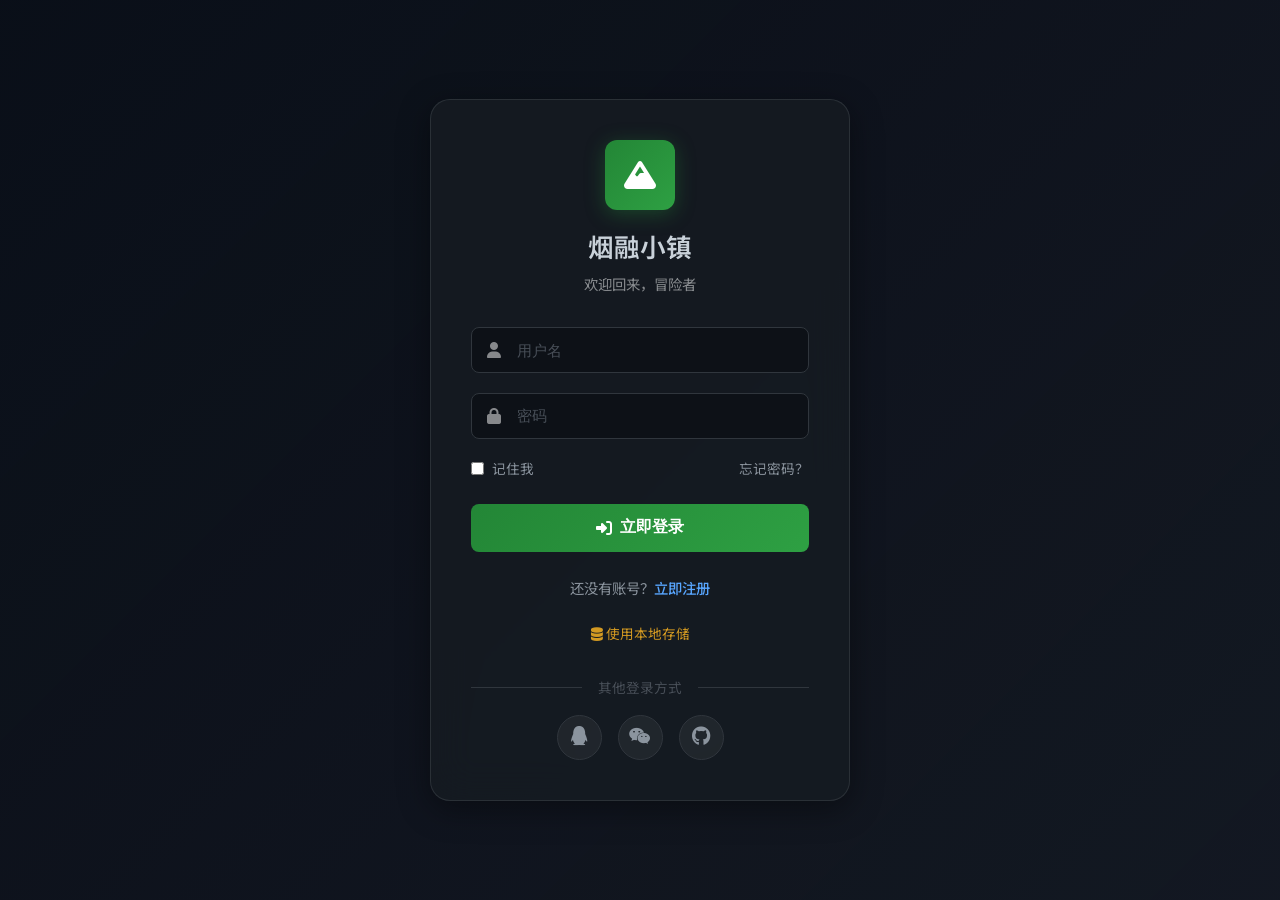
==== commit 3c979e34: "v.1.0.3 v.1.0.3" ====
--- a/login.html
+++ b/login.html
@@ -60,10 +60,10 @@
                 还没有账号？<a href="register.html">立即注册</a>
             </p>
             
-            <!-- 数据库状态 -->
+            <!-- API 状态 -->
             <div id="dbStatus" style="text-align:center;margin-top:1rem;padding:0.5rem;font-size:0.85rem;">
                 <i class="fas fa-spinner fa-spin" style="color:#8b949e;"></i>
-                <span style="color:#8b949e;">检查数据库状态...</span>
+                <span style="color:#8b949e;">检查服务状态...</span>
             </div>
             
             <div class="social-auth">
@@ -88,6 +88,7 @@
     <!-- Toast通知 -->
     <div class="toast-container" id="toastContainer"></div>
 
+    <script src="api/config.js"></script>
     <script src="filedb.js"></script>
     <script src="main.js"></script>
     <script>
@@ -108,36 +109,41 @@
             updateDbStatus();
         });
         
-        // 更新数据库状态显示
+        // 更新 API 状态显示
         async function updateDbStatus() {
-            const status = await FileDB.getStatus();
             const statusEl = document.getElementById('dbStatus');
             if (!statusEl) return;
             
-            if (status.authorized) {
-                statusEl.innerHTML = `
-                    <i class="fas fa-database" style="color:#3fb950;"></i>
-                    <span style="color:#3fb950;">数据库已连接</span>
-                    <span style="color:#8b949e;font-size:0.75rem;">(${status.userCount} 位用户)</span>
-                `;
-            } else {
-                statusEl.innerHTML = `
-                    <i class="fas fa-database" style="color:#d29922;"></i>
-                    <span style="color:#d29922;">使用临时存储</span>
-                    <button onclick="initDatabase()" style="margin-left:0.5rem;font-size:0.75rem;padding:0.2rem 0.5rem;background:#238636;color:#fff;border:none;border-radius:4px;cursor:pointer;">
-                        连接本地数据库
-                    </button>
-                `;
+            try {
+                // 检查云端 API 状态
+                if (typeof CloudflareAPI !== 'undefined') {
+                    const result = await CloudflareAPI.health();
+                    if (result.ok && result.data.status === 'ok') {
+                        statusEl.innerHTML = `
+                            <i class="fas fa-cloud" style="color:#3fb950;"></i>
+                            <span style="color:#3fb950;">云端服务已连接</span>
+                        `;
+                        return;
+                    }
+                }
+            } catch (error) {
+                console.warn('云端 API 检测失败:', error);
             }
+            
+            // 回退显示
+            statusEl.innerHTML = `
+                <i class="fas fa-database" style="color:#d29922;"></i>
+                <span style="color:#d29922;">使用本地存储</span>
+            `;
         }
         
-        // 初始化数据库
+        // 初始化数据库（保留本地数据库功能）
         async function initDatabase() {
             try {
                 showToast('请选择数据库文件位置...', 'info');
                 const success = await FileDB.requestFileAccess();
                 if (success) {
-                    showToast('数据库连接成功！', 'success');
+                    showToast('本地数据库连接成功！', 'success');
                     updateDbStatus();
                 }
             } catch (error) {
--- a/style.css
+++ b/style.css
@@ -1039,6 +1039,67 @@
     color: #f85149;
 }
 
+/* 思考中动画 */
+.thinking-bubble {
+    display: flex;
+    align-items: center;
+    gap: 0.2rem;
+}
+
+.thinking-text {
+    color: #8b949e;
+}
+
+.thinking-dots {
+    display: inline-flex;
+}
+
+.thinking-dots span {
+    animation: thinkingDot 1.4s infinite;
+    animation-fill-mode: both;
+    color: #238636;
+}
+
+.thinking-dots span:nth-child(1) {
+    animation-delay: 0s;
+}
+
+.thinking-dots span:nth-child(2) {
+    animation-delay: 0.2s;
+}
+
+.thinking-dots span:nth-child(3) {
+    animation-delay: 0.4s;
+}
+
+@keyframes thinkingDot {
+    0%, 80%, 100% {
+        opacity: 0.3;
+        transform: scale(0.8);
+    }
+    40% {
+        opacity: 1;
+        transform: scale(1.2);
+    }
+}
+
+/* 打字机效果光标 */
+.typewriter-text::after {
+    content: '|';
+    animation: blink 0.8s infinite;
+    color: #238636;
+    margin-left: 2px;
+}
+
+@keyframes blink {
+    0%, 50% {
+        opacity: 1;
+    }
+    51%, 100% {
+        opacity: 0;
+    }
+}
+
 .ai-message.user .msg-bubble {
     background: linear-gradient(135deg, #238636, #2ea043);
     border: none;
